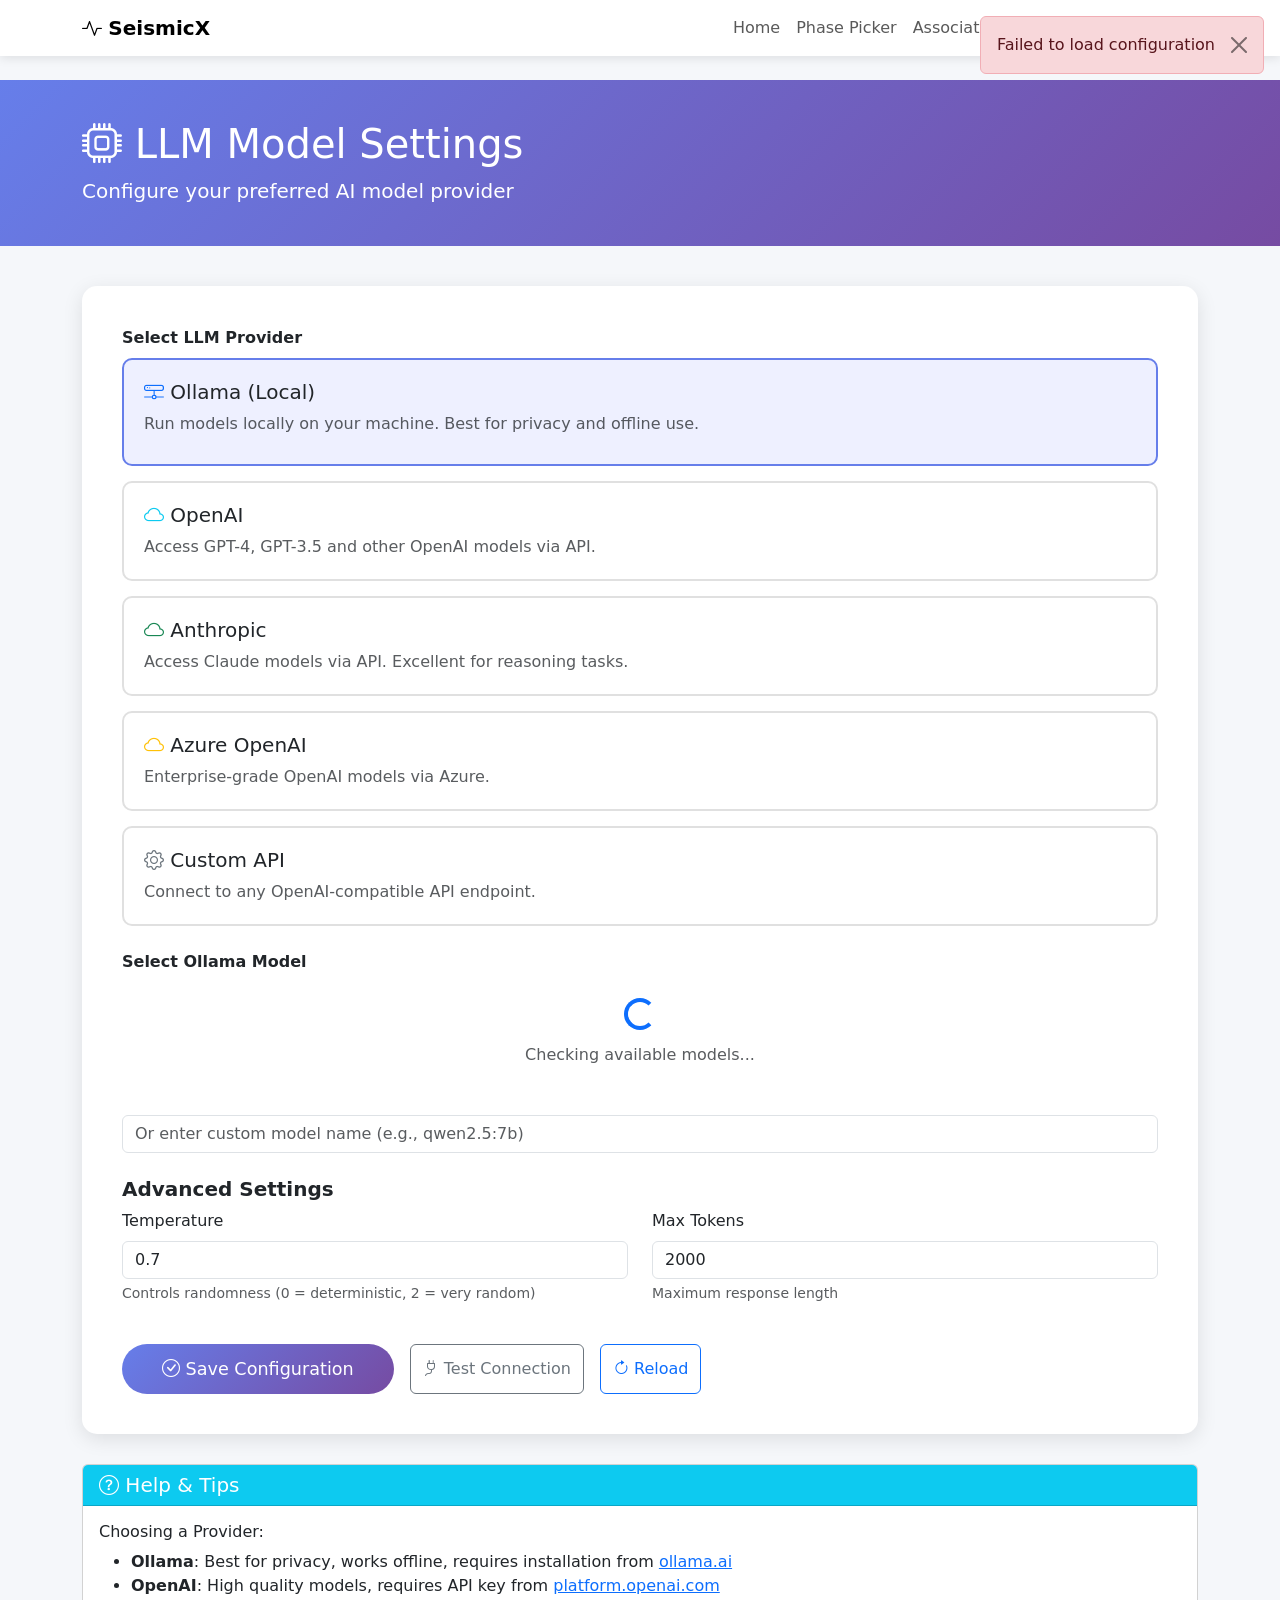
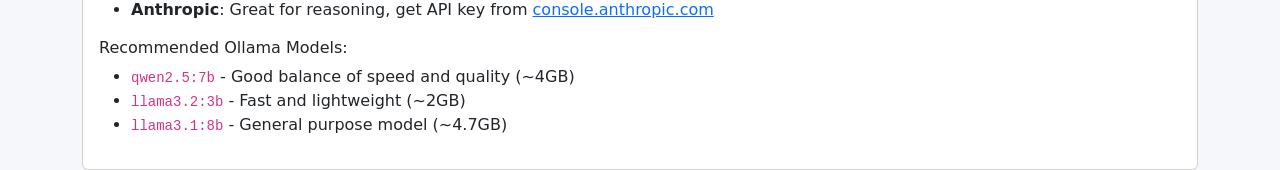
==== web_app/templates/llm_settings.html @ 87aec238 "add init files, new." ====
<!DOCTYPE html>
<html lang="en">
<head>
    <meta charset="UTF-8">
    <meta name="viewport" content="width=device-width, initial-scale=1.0">
    <title>LLM Settings - SeismicX</title>
    <link href="https://cdn.jsdelivr.net/npm/bootstrap@5.3.0/dist/css/bootstrap.min.css" rel="stylesheet">
    <link rel="stylesheet" href="https://cdn.jsdelivr.net/npm/bootstrap-icons@1.10.0/font/bootstrap-icons.css">
    <style>
        body {
            background: #f5f7fa;
            padding-top: 80px;
        }
        .navbar {
            background: white !important;
            box-shadow: 0 2px 10px rgba(0,0,0,0.1);
        }
        .page-header {
            background: linear-gradient(135deg, #667eea 0%, #764ba2 100%);
            color: white;
            padding: 40px 0;
            margin-bottom: 40px;
        }
        .settings-container {
            background: white;
            border-radius: 15px;
            padding: 40px;
            box-shadow: 0 5px 20px rgba(0,0,0,0.1);
            margin-bottom: 30px;
        }
        .provider-card {
            border: 2px solid #e0e0e0;
            border-radius: 10px;
            padding: 20px;
            margin-bottom: 15px;
            cursor: pointer;
            transition: all 0.3s ease;
        }
        .provider-card:hover {
            border-color: #667eea;
            background: #f8f9ff;
        }
        .provider-card.selected {
            border-color: #667eea;
            background: #eef0ff;
        }
        .btn-save {
            background: linear-gradient(135deg, #667eea 0%, #764ba2 100%);
            color: white;
            border: none;
            padding: 12px 40px;
            border-radius: 25px;
            font-size: 1.1rem;
            transition: all 0.3s ease;
        }
        .btn-save:hover {
            transform: translateY(-2px);
            box-shadow: 0 5px 15px rgba(102, 126, 234, 0.4);
        }
        .model-list {
            max-height: 300px;
            overflow-y: auto;
        }
        .status-badge {
            display: inline-block;
            padding: 5px 10px;
            border-radius: 15px;
            font-size: 0.85rem;
            font-weight: 600;
        }
        .status-available {
            background: #d4edda;
            color: #155724;
        }
        .status-unavailable {
            background: #f8d7da;
            color: #721c24;
        }
    </style>
</head>
<body>
    <!-- Navigation -->
    <nav class="navbar navbar-expand-lg navbar-light fixed-top">
        <div class="container">
            <a class="navbar-brand" href="/">
                <i class="bi bi-activity"></i>
                <strong>SeismicX</strong>
            </a>
            <button class="navbar-toggler" type="button" data-bs-toggle="collapse" data-bs-target="#navbarNav">
                <span class="navbar-toggler-icon"></span>
            </button>
            <div class="collapse navbar-collapse" id="navbarNav">
                <ul class="navbar-nav ms-auto">
                    <li class="nav-item"><a class="nav-link" href="/">Home</a></li>
                    <li class="nav-item"><a class="nav-link" href="/picker">Phase Picker</a></li>
                    <li class="nav-item"><a class="nav-link" href="/associator">Associator</a></li>
                    <li class="nav-item"><a class="nav-link" href="/polarity">Polarity</a></li>
                    <li class="nav-item"><a class="nav-link active" href="/llm-settings">LLM Settings</a></li>
                </ul>
            </div>
        </div>
    </nav>

    <!-- Page Header -->
    <section class="page-header">
        <div class="container">
            <h1><i class="bi bi-cpu"></i> LLM Model Settings</h1>
            <p class="lead mb-0">Configure your preferred AI model provider</p>
        </div>
    </section>

    <!-- Main Content -->
    <div class="container">
        <div class="row">
            <div class="col-lg-12">
                <div class="settings-container">
                    <form id="llmSettingsForm">
                        <!-- Provider Selection -->
                        <div class="mb-4">
                            <label class="form-label fw-bold">Select LLM Provider</label>
                            <div class="provider-card selected" data-provider="ollama" onclick="selectProvider(this)">
                                <h5><i class="bi bi-hdd-network text-primary"></i> Ollama (Local)</h5>
                                <p class="mb-0 text-muted">Run models locally on your machine. Best for privacy and offline use.</p>
                                <div id="ollamaStatus" class="mt-2"></div>
                            </div>
                            <div class="provider-card" data-provider="openai" onclick="selectProvider(this)">
                                <h5><i class="bi bi-cloud text-info"></i> OpenAI</h5>
                                <p class="mb-0 text-muted">Access GPT-4, GPT-3.5 and other OpenAI models via API.</p>
                            </div>
                            <div class="provider-card" data-provider="anthropic" onclick="selectProvider(this)">
                                <h5><i class="bi bi-cloud text-success"></i> Anthropic</h5>
                                <p class="mb-0 text-muted">Access Claude models via API. Excellent for reasoning tasks.</p>
                            </div>
                            <div class="provider-card" data-provider="azure" onclick="selectProvider(this)">
                                <h5><i class="bi bi-cloud text-warning"></i> Azure OpenAI</h5>
                                <p class="mb-0 text-muted">Enterprise-grade OpenAI models via Azure.</p>
                            </div>
                            <div class="provider-card" data-provider="custom" onclick="selectProvider(this)">
                                <h5><i class="bi bi-gear text-secondary"></i> Custom API</h5>
                                <p class="mb-0 text-muted">Connect to any OpenAI-compatible API endpoint.</p>
                            </div>
                            <input type="hidden" id="provider" value="ollama">
                        </div>

                        <!-- Ollama Models Section -->
                        <div id="ollamaSection">
                            <div class="mb-4">
                                <label class="form-label fw-bold">Select Ollama Model</label>
                                <div id="ollamaModelsLoading" class="text-center py-3">
                                    <div class="spinner-border text-primary" role="status">
                                        <span class="visually-hidden">Loading...</span>
                                    </div>
                                    <p class="mt-2 text-muted">Checking available models...</p>
                                </div>
                                <div id="ollamaModelsList" class="model-list" style="display: none;">
                                    <!-- Will be populated by JavaScript -->
                                </div>
                                <div class="mt-3">
                                    <input type="text" class="form-control" id="ollamaCustomModel"
                                           placeholder="Or enter custom model name (e.g., qwen2.5:7b)">
                                </div>
                            </div>
                        </div>

                        <!-- Online API Section -->
                        <div id="onlineApiSection" style="display: none;">
                            <div class="mb-3">
                                <label class="form-label fw-bold">API Key</label>
                                <input type="password" class="form-control" id="apiKey"
                                       placeholder="Enter your API key">
                                <div class="form-text">Your API key is stored securely and never shared.</div>
                            </div>

                            <div class="mb-3" id="apiBaseSection" style="display: none;">
                                <label class="form-label fw-bold">API Base URL</label>
                                <input type="text" class="form-control" id="apiBase"
                                       placeholder="https://api.example.com/v1">
                            </div>

                            <div class="mb-3">
                                <label class="form-label fw-bold">Model Name</label>
                                <input type="text" class="form-control" id="onlineModel"
                                       placeholder="e.g., gpt-4o, claude-3-sonnet-20240229">
                                <div class="form-text" id="modelSuggestions"></div>
                            </div>
                        </div>

                        <!-- Advanced Settings -->
                        <div class="mb-4">
                            <h5 class="fw-bold">Advanced Settings</h5>
                            <div class="row">
                                <div class="col-md-6 mb-3">
                                    <label class="form-label">Temperature</label>
                                    <input type="number" class="form-control" id="temperature"
                                           min="0" max="2" step="0.1" value="0.7">
                                    <div class="form-text">Controls randomness (0 = deterministic, 2 = very random)</div>
                                </div>
                                <div class="col-md-6 mb-3">
                                    <label class="form-label">Max Tokens</label>
                                    <input type="number" class="form-control" id="maxTokens"
                                           min="100" max="10000" step="100" value="2000">
                                    <div class="form-text">Maximum response length</div>
                                </div>
                            </div>
                        </div>

                        <!-- Action Buttons -->
                        <div class="d-flex gap-3">
                            <button type="submit" class="btn btn-save">
                                <i class="bi bi-check-circle"></i> Save Configuration
                            </button>
                            <button type="button" class="btn btn-outline-secondary" onclick="testConnection()">
                                <i class="bi bi-plug"></i> Test Connection
                            </button>
                            <button type="button" class="btn btn-outline-primary" onclick="loadConfig()">
                                <i class="bi bi-arrow-clockwise"></i> Reload
                            </button>
                        </div>
                    </form>
                </div>

                <!-- Help Card -->
                <div class="card">
                    <div class="card-header bg-info text-white">
                        <h5 class="mb-0"><i class="bi bi-question-circle"></i> Help & Tips</h5>
                    </div>
                    <div class="card-body">
                        <h6>Choosing a Provider:</h6>
                        <ul>
                            <li><strong>Ollama</strong>: Best for privacy, works offline, requires installation from <a href="https://ollama.ai" target="_blank">ollama.ai</a></li>
                            <li><strong>OpenAI</strong>: High quality models, requires API key from <a href="https://platform.openai.com" target="_blank">platform.openai.com</a></li>
                            <li><strong>Anthropic</strong>: Great for reasoning, get API key from <a href="https://console.anthropic.com" target="_blank">console.anthropic.com</a></li>
                        </ul>
                        <h6>Recommended Ollama Models:</h6>
                        <ul>
                            <li><code>qwen2.5:7b</code> - Good balance of speed and quality (~4GB)</li>
                            <li><code>llama3.2:3b</code> - Fast and lightweight (~2GB)</li>
                            <li><code>llama3.1:8b</code> - General purpose model (~4.7GB)</li>
                        </ul>
                    </div>
                </div>
            </div>
        </div>
    </div>

    <script src="https://cdn.jsdelivr.net/npm/bootstrap@5.3.0/dist/js/bootstrap.bundle.min.js"></script>
    <script>
        let currentConfig = null;

        // Load configuration on page load
        document.addEventListener('DOMContentLoaded', () => {
            loadConfig();
        });

        function selectProvider(element) {
            document.querySelectorAll('.provider-card').forEach(card => {
                card.classList.remove('selected');
            });
            element.classList.add('selected');
            document.getElementById('provider').value = element.dataset.provider;

            const provider = element.dataset.provider;
            const ollamaSection = document.getElementById('ollamaSection');
            const onlineApiSection = document.getElementById('onlineApiSection');
            const apiBaseSection = document.getElementById('apiBaseSection');
            const modelSuggestions = document.getElementById('modelSuggestions');

            if (provider === 'ollama') {
                ollamaSection.style.display = 'block';
                onlineApiSection.style.display = 'none';
            } else {
                ollamaSection.style.display = 'none';
                onlineApiSection.style.display = 'block';

                // Show/hide API base for custom/azure
                if (provider === 'azure' || provider === 'custom') {
                    apiBaseSection.style.display = 'block';
                } else {
                    apiBaseSection.style.display = 'none';
                }

                // Update model suggestions
                const suggestions = {
                    'openai': 'Suggested: gpt-4o, gpt-4o-mini, gpt-3.5-turbo',
                    'anthropic': 'Suggested: claude-3-sonnet-20240229, claude-3-haiku-20240307',
                    'azure': 'Enter your Azure deployment name',
                    'custom': 'Enter model name supported by your API'
                };
                modelSuggestions.textContent = suggestions[provider] || '';
            }
        }

        async function loadConfig() {
            try {
                const response = await fetch('/api/llm/config');
                const data = await response.json();
                currentConfig = data.config;

                // Set provider
                const provider = currentConfig.provider || 'ollama';
                document.getElementById('provider').value = provider;
                document.querySelectorAll('.provider-card').forEach(card => {
                    card.classList.toggle('selected', card.dataset.provider === provider);
                });
                selectProvider(document.querySelector(`.provider-card[data-provider="${provider}"]`));

                // Set values
                document.getElementById('temperature').value = currentConfig.temperature || 0.7;
                document.getElementById('maxTokens').value = currentConfig.max_tokens || 2000;

                if (provider === 'ollama') {
                    document.getElementById('ollamaCustomModel').value = currentConfig.model || '';
                    loadOllamaModels();
                } else {
                    document.getElementById('apiKey').value = '';
                    document.getElementById('onlineModel').value = currentConfig.model || '';
                    if (currentConfig.api_base) {
                        document.getElementById('apiBase').value = currentConfig.api_base;
                    }
                }

                // Update Ollama status
                updateOllamaStatus(data.ollama_available);

            } catch (error) {
                console.error('Error loading config:', error);
                showAlert('Failed to load configuration', 'danger');
            }
        }

        async function loadOllamaModels() {
            try {
                const response = await fetch('/api/llm/ollama/models');
                const data = await response.json();

                document.getElementById('ollamaModelsLoading').style.display = 'none';
                const modelsList = document.getElementById('ollamaModelsList');
                modelsList.style.display = 'block';

                let html = '';

                // Installed models
                if (data.installed && data.installed.length > 0) {
                    html += '<h6 class="mt-3">Installed Models</h6>';
                    data.installed.forEach(model => {
                        html += `
                            <div class="form-check mb-2">
                                <input class="form-check-input" type="radio" name="ollamaModel"
                                       id="model_${model}" value="${model}">
                                <label class="form-check-label" for="model_${model}">
                                    ${model}
                                </label>
                            </div>
                        `;
                    });
                }

                // Recommended models
                if (data.recommended && data.recommended.length > 0) {
                    html += '<h6 class="mt-4">Recommended Models (click to install)</h6>';
                    data.recommended.forEach(model => {
                        const isInstalled = data.installed.includes(model.name);
                        html += `
                            <div class="d-flex justify-content-between align-items-center mb-2 p-2 border rounded">
                                <div>
                                    <strong>${model.name}</strong>
                                    <small class="text-muted d-block">${model.description}</small>
                                    <small class="text-muted">${model.size}</small>
                                </div>
                                ${isInstalled ?
                                    '<span class="badge bg-success">Installed</span>' :
                                    `<button class="btn btn-sm btn-outline-primary" onclick="pullModel('${model.name}')">
                                        <i class="bi bi-download"></i> Install
                                    </button>`
                                }
                            </div>
                        `;
                    });
                }

                if (!data.ollama_available) {
                    html += `
                        <div class="alert alert-warning mt-3">
                            <i class="bi bi-exclamation-triangle"></i>
                            Ollama is not available. Please install from <a href="https://ollama.ai" target="_blank">ollama.ai</a>
                        </div>
                    `;
                }

                modelsList.innerHTML = html;

                // Select current model
                if (currentConfig && currentConfig.model) {
                    const radio = document.querySelector(`input[value="${currentConfig.model}"]`);
                    if (radio) radio.checked = true;
                }

            } catch (error) {
                console.error('Error loading Ollama models:', error);
                document.getElementById('ollamaModelsLoading').innerHTML =
                    '<p class="text-danger">Failed to load models</p>';
            }
        }

        function updateOllamaStatus(available) {
            const statusDiv = document.getElementById('ollamaStatus');
            if (available) {
                statusDiv.innerHTML = '<span class="status-badge status-available"><i class="bi bi-check-circle"></i> Available</span>';
            } else {
                statusDiv.innerHTML = '<span class="status-badge status-unavailable"><i class="bi bi-x-circle"></i> Not Detected</span>';
            }
        }

        async function pullModel(modelName) {
            if (!confirm(`Install model "${modelName}"? This may take several minutes.`)) {
                return;
            }

            try {
                const response = await fetch('/api/llm/ollama/pull', {
                    method: 'POST',
                    headers: {'Content-Type': 'application/json'},
                    body: JSON.stringify({model: modelName})
                });

                const result = await response.json();
                showAlert(result.message, 'info');

                // Reload models after a delay
                setTimeout(() => loadOllamaModels(), 5000);

            } catch (error) {
                showAlert('Failed to start download: ' + error.message, 'danger');
            }
        }

        document.getElementById('llmSettingsForm').addEventListener('submit', async (e) => {
            e.preventDefault();

            const provider = document.getElementById('provider').value;
            const data = {
                provider: provider,
                temperature: parseFloat(document.getElementById('temperature').value),
                max_tokens: parseInt(document.getElementById('maxTokens').value)
            };

            if (provider === 'ollama') {
                // Get selected model
                const selectedRadio = document.querySelector('input[name="ollamaModel"]:checked');
                const customModel = document.getElementById('ollamaCustomModel').value.trim();
                data.model = customModel || (selectedRadio ? selectedRadio.value : 'qwen2.5:7b');
            } else {
                data.model = document.getElementById('onlineModel').value.trim();
                const apiKey = document.getElementById('apiKey').value.trim();
                if (apiKey) {
                    data.api_key = apiKey;
                }
                if (provider === 'azure' || provider === 'custom') {
                    data.api_base = document.getElementById('apiBase').value.trim();
                }
            }

            try {
                const response = await fetch('/api/llm/config', {
                    method: 'POST',
                    headers: {'Content-Type': 'application/json'},
                    body: JSON.stringify(data)
                });

                const result = await response.json();

                if (response.ok) {
                    showAlert('✓ Configuration saved successfully!', 'success');
                } else {
                    showAlert('Error: ' + result.error, 'danger');
                }
            } catch (error) {
                showAlert('Failed to save configuration: ' + error.message, 'danger');
            }
        });

        async function testConnection() {
            showAlert('Testing connection...', 'info');
            // Implement actual connection test here
            setTimeout(() => {
                showAlert('Connection test complete (placeholder)', 'success');
            }, 1000);
        }

        function showAlert(message, type) {
            // Create alert element
            const alertDiv = document.createElement('div');
            alertDiv.className = `alert alert-${type} alert-dismissible fade show position-fixed top-0 end-0 m-3`;
            alertDiv.style.zIndex = '9999';
            alertDiv.innerHTML = `
                ${message}
                <button type="button" class="btn-close" data-bs-dismiss="alert"></button>
            `;
            document.body.appendChild(alertDiv);

            // Auto dismiss after 5 seconds
            setTimeout(() => {
                alertDiv.remove();
            }, 5000);
        }
    </script>
</body>
</html>
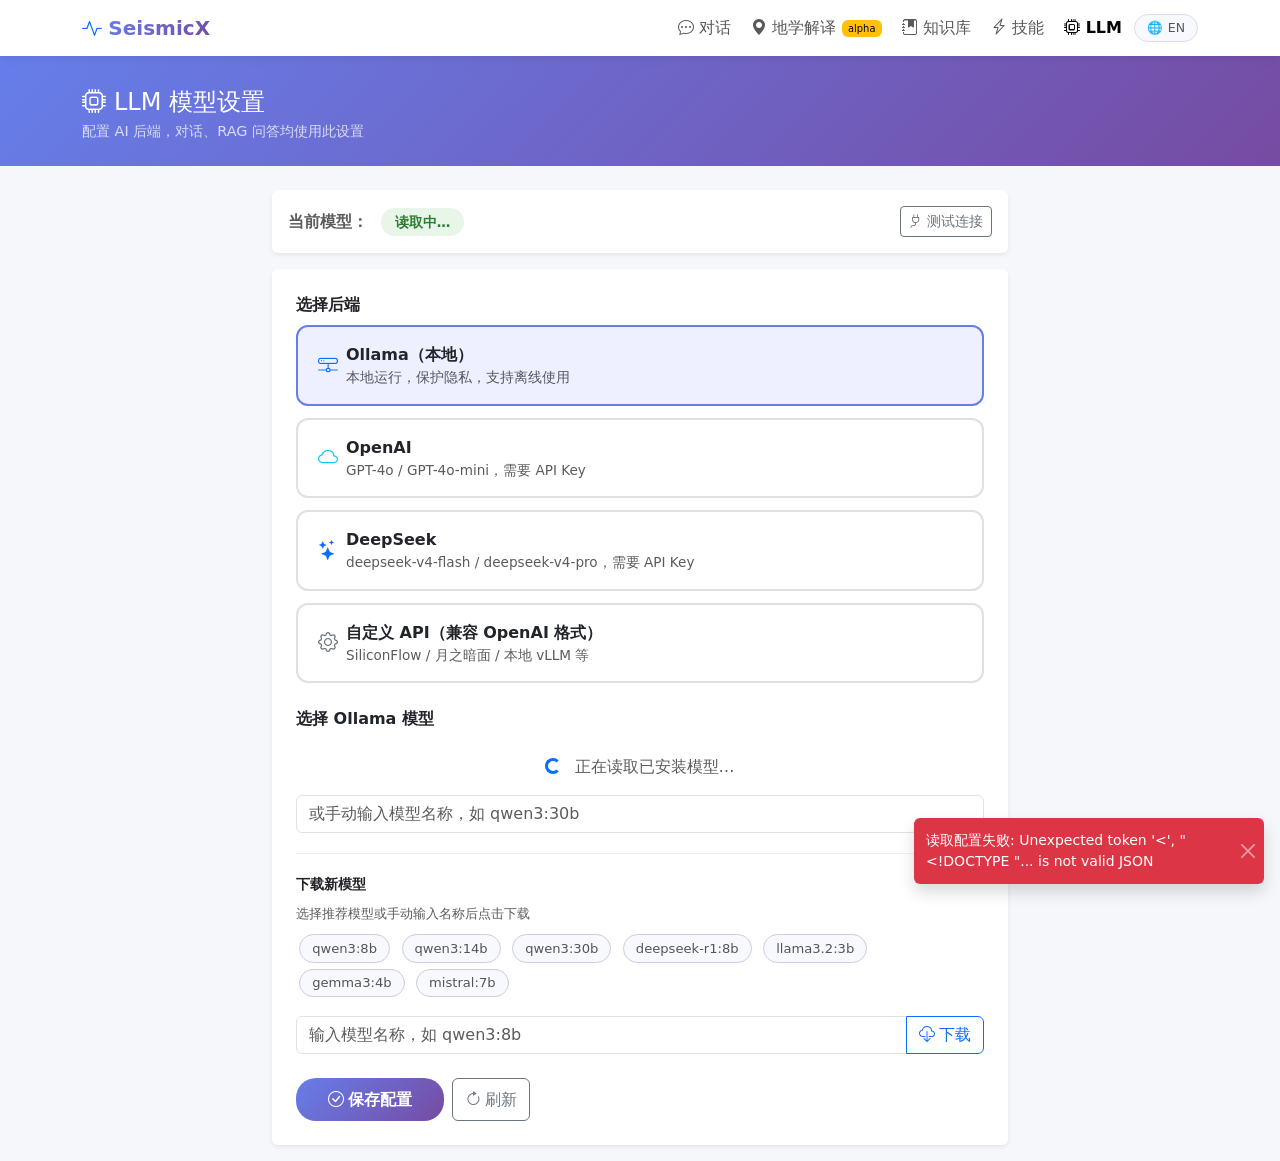
==== commit 6c998981: "fix: add deepseek provider support" ====
--- a/web_app/templates/llm_settings.html
+++ b/web_app/templates/llm_settings.html
@@ -1,508 +1,774 @@
 <!DOCTYPE html>
-<html lang="en">
+<html lang="zh-CN">
 <head>
-    <meta charset="UTF-8">
-    <meta name="viewport" content="width=device-width, initial-scale=1.0">
-    <title>LLM Settings - SeismicX</title>
-    <link href="https://cdn.jsdelivr.net/npm/bootstrap@5.3.0/dist/css/bootstrap.min.css" rel="stylesheet">
-    <link rel="stylesheet" href="https://cdn.jsdelivr.net/npm/bootstrap-icons@1.10.0/font/bootstrap-icons.css">
-    <style>
-        body {
-            background: #f5f7fa;
-            padding-top: 80px;
-        }
-        .navbar {
-            background: white !important;
-            box-shadow: 0 2px 10px rgba(0,0,0,0.1);
-        }
-        .page-header {
-            background: linear-gradient(135deg, #667eea 0%, #764ba2 100%);
-            color: white;
-            padding: 40px 0;
-            margin-bottom: 40px;
-        }
-        .settings-container {
-            background: white;
-            border-radius: 15px;
-            padding: 40px;
-            box-shadow: 0 5px 20px rgba(0,0,0,0.1);
-            margin-bottom: 30px;
-        }
-        .provider-card {
-            border: 2px solid #e0e0e0;
-            border-radius: 10px;
-            padding: 20px;
-            margin-bottom: 15px;
-            cursor: pointer;
-            transition: all 0.3s ease;
-        }
-        .provider-card:hover {
-            border-color: #667eea;
-            background: #f8f9ff;
-        }
-        .provider-card.selected {
-            border-color: #667eea;
-            background: #eef0ff;
-        }
-        .btn-save {
-            background: linear-gradient(135deg, #667eea 0%, #764ba2 100%);
-            color: white;
-            border: none;
-            padding: 12px 40px;
-            border-radius: 25px;
-            font-size: 1.1rem;
-            transition: all 0.3s ease;
-        }
-        .btn-save:hover {
-            transform: translateY(-2px);
-            box-shadow: 0 5px 15px rgba(102, 126, 234, 0.4);
-        }
-        .model-list {
-            max-height: 300px;
-            overflow-y: auto;
-        }
-        .status-badge {
-            display: inline-block;
-            padding: 5px 10px;
-            border-radius: 15px;
-            font-size: 0.85rem;
-            font-weight: 600;
-        }
-        .status-available {
-            background: #d4edda;
-            color: #155724;
-        }
-        .status-unavailable {
-            background: #f8d7da;
-            color: #721c24;
-        }
-    </style>
+<meta charset="UTF-8">
+<meta name="viewport" content="width=device-width, initial-scale=1.0">
+<title>LLM 设置 — SeismicX</title>
+<link href="https://cdn.jsdelivr.net/npm/bootstrap@5.3.0/dist/css/bootstrap.min.css" rel="stylesheet">
+<link rel="stylesheet" href="https://cdn.jsdelivr.net/npm/bootstrap-icons@1.10.0/font/bootstrap-icons.css">
+<style>
+:root { --accent: #667eea; --accent2: #764ba2; }
+body { background: #f5f7fa; min-height: 100vh; }
+.navbar { background: #fff !important; box-shadow: 0 2px 10px rgba(0,0,0,.08); }
+.navbar-brand span { background: linear-gradient(135deg,var(--accent),var(--accent2));
+  -webkit-background-clip:text; -webkit-text-fill-color:transparent; }
+.page-header { background: linear-gradient(135deg,var(--accent),var(--accent2));
+  color:#fff; padding: 2rem 0 1.5rem; }
+
+.provider-card {
+  border: 2px solid #e0e0e0; border-radius: 12px;
+  padding: 1rem 1.25rem; margin-bottom: .75rem;
+  cursor: pointer; transition: all .2s;
+}
+.provider-card:hover { border-color: var(--accent); background: #f8f9ff; }
+.provider-card.selected { border-color: var(--accent); background: #eef0ff; }
+
+.model-list { max-height: 280px; overflow-y: auto; }
+
+.btn-save {
+  background: linear-gradient(135deg,var(--accent),var(--accent2));
+  color: #fff; border: none; padding: .6rem 2rem;
+  border-radius: 20px; font-weight: 600;
+}
+.btn-save:hover { opacity: .9; color: #fff; }
+
+.current-model-badge {
+  display: inline-block; background: #e8f5e9; color: #2e7d32;
+  border-radius: 20px; padding: .25rem .85rem; font-size: .85rem; font-weight: 600;
+}
+
+/* Download section */
+.download-section { border-top: 1px solid #eee; margin-top: 1.25rem; padding-top: 1.25rem; }
+.recommended-chip {
+  display: inline-block; border: 1px solid #ccd; border-radius: 20px;
+  padding: .2rem .75rem; font-size: .82rem; cursor: pointer;
+  margin: .2rem; background: #f8f9ff; color: #555; transition: all .15s;
+}
+.recommended-chip:hover { background: var(--accent); color: #fff; border-color: var(--accent); }
+.pull-progress-row { display: none; }
+.progress-bar-animated { animation: progress-bar-stripes .75s linear infinite; }
+</style>
 </head>
 <body>
-    <!-- Navigation -->
-    <nav class="navbar navbar-expand-lg navbar-light fixed-top">
-        <div class="container">
-            <a class="navbar-brand" href="/">
-                <i class="bi bi-activity"></i>
-                <strong>SeismicX</strong>
-            </a>
-            <button class="navbar-toggler" type="button" data-bs-toggle="collapse" data-bs-target="#navbarNav">
-                <span class="navbar-toggler-icon"></span>
-            </button>
-            <div class="collapse navbar-collapse" id="navbarNav">
-                <ul class="navbar-nav ms-auto">
-                    <li class="nav-item"><a class="nav-link" href="/">Home</a></li>
-                    <li class="nav-item"><a class="nav-link" href="/picker">Phase Picker</a></li>
-                    <li class="nav-item"><a class="nav-link" href="/associator">Associator</a></li>
-                    <li class="nav-item"><a class="nav-link" href="/polarity">Polarity</a></li>
-                    <li class="nav-item"><a class="nav-link active" href="/llm-settings">LLM Settings</a></li>
-                </ul>
-            </div>
+<!-- Nav -->
+<nav class="navbar navbar-expand-lg navbar-light">
+  <div class="container">
+    <a class="navbar-brand" href="/chat">
+      <i class="bi bi-activity text-primary"></i>
+      <span><strong>SeismicX</strong></span>
+    </a>
+    <div class="collapse navbar-collapse">
+      <ul class="navbar-nav ms-auto gap-1 align-items-center">
+        <li class="nav-item"><a class="nav-link" href="/chat"><i class="bi bi-chat-dots"></i> <span data-i18n="nav_chat">对话</span></a></li>
+        <li class="nav-item"><a class="nav-link" href="/evidence-geo-agent"><i class="bi bi-geo-alt-fill"></i> <span data-i18n="nav_geo">地学解译</span> <span class="badge text-bg-warning fw-normal" style="font-size:.62rem;vertical-align:middle;">alpha</span></a></li>
+        <li class="nav-item"><a class="nav-link" href="/knowledge"><i class="bi bi-journal-bookmark-fill"></i> <span data-i18n="nav_knowledge">知识库</span></a></li>
+        <li class="nav-item"><a class="nav-link" href="/skills"><i class="bi bi-lightning-charge"></i> <span data-i18n="nav_skills">技能</span></a></li>
+        <li class="nav-item"><a class="nav-link active fw-bold" href="/llm-settings"><i class="bi bi-cpu"></i> LLM</a></li>
+        <li class="nav-item">
+          <button id="langToggle" onclick="toggleLang()"
+            style="border:1.5px solid #dde;background:#f8f9ff;color:#555;border-radius:16px;
+                   padding:.22rem .75rem;font-size:.78rem;cursor:pointer;transition:all .2s;
+                   display:flex;align-items:center;gap:.3rem;">
+            🌐 <span id="langLabel">EN</span>
+          </button>
+        </li>
+      </ul>
+    </div>
+  </div>
+</nav>
+
+<!-- Header -->
+<div class="page-header">
+  <div class="container">
+    <h4 class="mb-1"><i class="bi bi-cpu me-2"></i><span data-i18n="page_title">LLM 模型设置</span></h4>
+    <p class="mb-0 opacity-75" style="font-size:.9rem" data-i18n="page_sub">配置 AI 后端，对话、RAG 问答均使用此设置</p>
+  </div>
+</div>
+
+<div class="container mt-4" style="max-width:760px">
+
+  <!-- 当前状态 -->
+  <div class="card border-0 shadow-sm mb-3">
+    <div class="card-body py-3 d-flex align-items-center justify-content-between">
+      <div>
+        <span class="fw-bold text-muted me-2" data-i18n="current_model">当前模型：</span>
+        <span id="currentModelBadge" class="current-model-badge" data-i18n="loading">读取中…</span>
+      </div>
+      <button class="btn btn-sm btn-outline-secondary" onclick="testConnection()">
+        <i class="bi bi-plug"></i> <span data-i18n="btn_test">测试连接</span>
+      </button>
+    </div>
+  </div>
+
+  <!-- 设置表单 -->
+  <div class="card border-0 shadow-sm mb-3">
+    <div class="card-body p-4">
+      <form id="llmForm">
+
+        <!-- Provider -->
+        <div class="mb-4">
+          <label class="form-label fw-bold" data-i18n="label_backend">选择后端</label>
+          <div class="provider-card selected" data-provider="ollama" onclick="selectProvider(this)">
+            <div class="d-flex align-items-center gap-2">
+              <i class="bi bi-hdd-network text-primary fs-5"></i>
+              <div>
+                <div class="fw-bold" data-i18n="ollama_title">Ollama（本地）</div>
+                <div class="text-muted" style="font-size:.85rem" data-i18n="ollama_sub">本地运行，保护隐私，支持离线使用</div>
+              </div>
+              <span id="ollamaStatus" class="ms-auto"></span>
+            </div>
+          </div>
+          <div class="provider-card" data-provider="openai" onclick="selectProvider(this)">
+            <div class="d-flex align-items-center gap-2">
+              <i class="bi bi-cloud text-info fs-5"></i>
+              <div>
+                <div class="fw-bold">OpenAI</div>
+                <div class="text-muted" style="font-size:.85rem" data-i18n="openai_sub">GPT-4o / GPT-4o-mini，需要 API Key</div>
+              </div>
+            </div>
+          </div>
+          <div class="provider-card" data-provider="deepseek" onclick="selectProvider(this)">
+            <div class="d-flex align-items-center gap-2">
+              <i class="bi bi-stars text-primary fs-5"></i>
+              <div>
+                <div class="fw-bold">DeepSeek</div>
+                <div class="text-muted" style="font-size:.85rem" data-i18n="deepseek_sub">deepseek-v4-flash / deepseek-v4-pro，需要 API Key</div>
+              </div>
+            </div>
+          </div>
+          <div class="provider-card" data-provider="custom" onclick="selectProvider(this)">
+            <div class="d-flex align-items-center gap-2">
+              <i class="bi bi-gear text-secondary fs-5"></i>
+              <div>
+                <div class="fw-bold" data-i18n="custom_title">自定义 API（兼容 OpenAI 格式）</div>
+                <div class="text-muted" style="font-size:.85rem" data-i18n="custom_sub">SiliconFlow / 月之暗面 / 本地 vLLM 等</div>
+              </div>
+            </div>
+          </div>
+          <input type="hidden" id="provider" value="ollama">
         </div>
-    </nav>
-
-    <!-- Page Header -->
-    <section class="page-header">
-        <div class="container">
-            <h1><i class="bi bi-cpu"></i> LLM Model Settings</h1>
-            <p class="lead mb-0">Configure your preferred AI model provider</p>
+
+        <!-- Ollama 已安装模型 -->
+        <div id="ollamaSection">
+          <label class="form-label fw-bold" data-i18n="label_installed_models">选择 Ollama 模型</label>
+          <div id="ollamaModelsLoading" class="text-center py-3">
+            <div class="spinner-border spinner-border-sm text-primary"></div>
+            <span class="ms-2 text-muted" data-i18n="models_loading">正在读取已安装模型…</span>
+          </div>
+          <div id="ollamaModelsList" class="model-list mb-3" style="display:none"></div>
+          <input type="text" class="form-control" id="ollamaCustomModel"
+                 data-i18n-placeholder="custom_model_placeholder"
+                 placeholder="或手动输入模型名称，如 qwen3:30b">
+
+          <!-- Download section -->
+          <div class="download-section">
+            <div class="fw-bold mb-2" style="font-size:.9rem" data-i18n="label_download">下载新模型</div>
+            <div class="text-muted mb-2" style="font-size:.82rem" data-i18n="download_hint">选择推荐模型或手动输入名称后点击下载</div>
+
+            <!-- Recommended chips -->
+            <div id="recommendedChips" class="mb-3">
+              <span class="recommended-chip" onclick="setDownloadModel('qwen3:8b')">qwen3:8b</span>
+              <span class="recommended-chip" onclick="setDownloadModel('qwen3:14b')">qwen3:14b</span>
+              <span class="recommended-chip" onclick="setDownloadModel('qwen3:30b')">qwen3:30b</span>
+              <span class="recommended-chip" onclick="setDownloadModel('deepseek-r1:8b')">deepseek-r1:8b</span>
+              <span class="recommended-chip" onclick="setDownloadModel('llama3.2:3b')">llama3.2:3b</span>
+              <span class="recommended-chip" onclick="setDownloadModel('gemma3:4b')">gemma3:4b</span>
+              <span class="recommended-chip" onclick="setDownloadModel('mistral:7b')">mistral:7b</span>
+            </div>
+
+            <div class="input-group mb-2">
+              <input type="text" class="form-control" id="downloadModelInput"
+                     data-i18n-placeholder="download_placeholder"
+                     placeholder="输入模型名称，如 qwen3:8b">
+              <button class="btn btn-outline-primary" type="button" onclick="pullModel()" id="btnPull">
+                <i class="bi bi-cloud-download me-1"></i><span data-i18n="btn_pull">下载</span>
+              </button>
+            </div>
+
+            <!-- Pull progress -->
+            <div id="pullProgressRow" class="pull-progress-row">
+              <div class="d-flex align-items-center justify-content-between mb-1">
+                <small id="pullStatusText" class="text-muted"></small>
+                <small id="pullModelName" class="fw-semibold text-primary"></small>
+              </div>
+              <div class="progress mb-1" style="height:8px">
+                <div id="pullProgressBar" class="progress-bar bg-primary progress-bar-striped progress-bar-animated"
+                     role="progressbar" style="width:0%"></div>
+              </div>
+              <small id="pullDetail" class="text-muted" style="font-size:.78rem"></small>
+            </div>
+          </div>
         </div>
-    </section>
-
-    <!-- Main Content -->
-    <div class="container">
-        <div class="row">
-            <div class="col-lg-12">
-                <div class="settings-container">
-                    <form id="llmSettingsForm">
-                        <!-- Provider Selection -->
-                        <div class="mb-4">
-                            <label class="form-label fw-bold">Select LLM Provider</label>
-                            <div class="provider-card selected" data-provider="ollama" onclick="selectProvider(this)">
-                                <h5><i class="bi bi-hdd-network text-primary"></i> Ollama (Local)</h5>
-                                <p class="mb-0 text-muted">Run models locally on your machine. Best for privacy and offline use.</p>
-                                <div id="ollamaStatus" class="mt-2"></div>
-                            </div>
-                            <div class="provider-card" data-provider="openai" onclick="selectProvider(this)">
-                                <h5><i class="bi bi-cloud text-info"></i> OpenAI</h5>
-                                <p class="mb-0 text-muted">Access GPT-4, GPT-3.5 and other OpenAI models via API.</p>
-                            </div>
-                            <div class="provider-card" data-provider="anthropic" onclick="selectProvider(this)">
-                                <h5><i class="bi bi-cloud text-success"></i> Anthropic</h5>
-                                <p class="mb-0 text-muted">Access Claude models via API. Excellent for reasoning tasks.</p>
-                            </div>
-                            <div class="provider-card" data-provider="azure" onclick="selectProvider(this)">
-                                <h5><i class="bi bi-cloud text-warning"></i> Azure OpenAI</h5>
-                                <p class="mb-0 text-muted">Enterprise-grade OpenAI models via Azure.</p>
-                            </div>
-                            <div class="provider-card" data-provider="custom" onclick="selectProvider(this)">
-                                <h5><i class="bi bi-gear text-secondary"></i> Custom API</h5>
-                                <p class="mb-0 text-muted">Connect to any OpenAI-compatible API endpoint.</p>
-                            </div>
-                            <input type="hidden" id="provider" value="ollama">
-                        </div>
-
-                        <!-- Ollama Models Section -->
-                        <div id="ollamaSection">
-                            <div class="mb-4">
-                                <label class="form-label fw-bold">Select Ollama Model</label>
-                                <div id="ollamaModelsLoading" class="text-center py-3">
-                                    <div class="spinner-border text-primary" role="status">
-                                        <span class="visually-hidden">Loading...</span>
-                                    </div>
-                                    <p class="mt-2 text-muted">Checking available models...</p>
-                                </div>
-                                <div id="ollamaModelsList" class="model-list" style="display: none;">
-                                    <!-- Will be populated by JavaScript -->
-                                </div>
-                                <div class="mt-3">
-                                    <input type="text" class="form-control" id="ollamaCustomModel"
-                                           placeholder="Or enter custom model name (e.g., qwen2.5:7b)">
-                                </div>
-                            </div>
-                        </div>
-
-                        <!-- Online API Section -->
-                        <div id="onlineApiSection" style="display: none;">
-                            <div class="mb-3">
-                                <label class="form-label fw-bold">API Key</label>
-                                <input type="password" class="form-control" id="apiKey"
-                                       placeholder="Enter your API key">
-                                <div class="form-text">Your API key is stored securely and never shared.</div>
-                            </div>
-
-                            <div class="mb-3" id="apiBaseSection" style="display: none;">
-                                <label class="form-label fw-bold">API Base URL</label>
-                                <input type="text" class="form-control" id="apiBase"
-                                       placeholder="https://api.example.com/v1">
-                            </div>
-
-                            <div class="mb-3">
-                                <label class="form-label fw-bold">Model Name</label>
-                                <input type="text" class="form-control" id="onlineModel"
-                                       placeholder="e.g., gpt-4o, claude-3-sonnet-20240229">
-                                <div class="form-text" id="modelSuggestions"></div>
-                            </div>
-                        </div>
-
-                        <!-- Advanced Settings -->
-                        <div class="mb-4">
-                            <h5 class="fw-bold">Advanced Settings</h5>
-                            <div class="row">
-                                <div class="col-md-6 mb-3">
-                                    <label class="form-label">Temperature</label>
-                                    <input type="number" class="form-control" id="temperature"
-                                           min="0" max="2" step="0.1" value="0.7">
-                                    <div class="form-text">Controls randomness (0 = deterministic, 2 = very random)</div>
-                                </div>
-                                <div class="col-md-6 mb-3">
-                                    <label class="form-label">Max Tokens</label>
-                                    <input type="number" class="form-control" id="maxTokens"
-                                           min="100" max="10000" step="100" value="2000">
-                                    <div class="form-text">Maximum response length</div>
-                                </div>
-                            </div>
-                        </div>
-
-                        <!-- Action Buttons -->
-                        <div class="d-flex gap-3">
-                            <button type="submit" class="btn btn-save">
-                                <i class="bi bi-check-circle"></i> Save Configuration
-                            </button>
-                            <button type="button" class="btn btn-outline-secondary" onclick="testConnection()">
-                                <i class="bi bi-plug"></i> Test Connection
-                            </button>
-                            <button type="button" class="btn btn-outline-primary" onclick="loadConfig()">
-                                <i class="bi bi-arrow-clockwise"></i> Reload
-                            </button>
-                        </div>
-                    </form>
-                </div>
-
-                <!-- Help Card -->
-                <div class="card">
-                    <div class="card-header bg-info text-white">
-                        <h5 class="mb-0"><i class="bi bi-question-circle"></i> Help & Tips</h5>
-                    </div>
-                    <div class="card-body">
-                        <h6>Choosing a Provider:</h6>
-                        <ul>
-                            <li><strong>Ollama</strong>: Best for privacy, works offline, requires installation from <a href="https://ollama.ai" target="_blank">ollama.ai</a></li>
-                            <li><strong>OpenAI</strong>: High quality models, requires API key from <a href="https://platform.openai.com" target="_blank">platform.openai.com</a></li>
-                            <li><strong>Anthropic</strong>: Great for reasoning, get API key from <a href="https://console.anthropic.com" target="_blank">console.anthropic.com</a></li>
-                        </ul>
-                        <h6>Recommended Ollama Models:</h6>
-                        <ul>
-                            <li><code>qwen2.5:7b</code> - Good balance of speed and quality (~4GB)</li>
-                            <li><code>llama3.2:3b</code> - Fast and lightweight (~2GB)</li>
-                            <li><code>llama3.1:8b</code> - General purpose model (~4.7GB)</li>
-                        </ul>
-                    </div>
-                </div>
-            </div>
+
+        <!-- 在线 API 设置 -->
+        <div id="onlineSection" style="display:none">
+
+          <!-- DeepSeek section (only shown when deepseek provider selected) -->
+          <div id="deepseekSection" style="display:none">
+            <div class="alert alert-primary py-2 mb-3" style="font-size:.85rem">
+              <i class="bi bi-stars me-1"></i>
+              <strong>DeepSeek</strong> —
+              <span data-i18n="deepseek_hint">在 <a href="https://platform.deepseek.com" target="_blank">platform.deepseek.com</a> 注册并获取 API Key</span>
+            </div>
+            <div class="mb-3">
+              <label class="form-label fw-bold" data-i18n="label_model_name">模型名称</label>
+              <div class="d-flex flex-wrap gap-2 mb-2">
+                <button type="button" class="btn btn-sm btn-outline-primary"
+                  onclick="setOnlineModel('deepseek-v4-flash','https://api.deepseek.com/v1')">
+                  deepseek-v4-flash
+                  <span class="badge bg-primary ms-1" style="font-size:.65rem" data-i18n="badge_recommend">推荐</span>
+                </button>
+                <button type="button" class="btn btn-sm btn-outline-secondary"
+                  onclick="setOnlineModel('deepseek-v4-pro','https://api.deepseek.com/v1')">
+                  deepseek-v4-pro
+                  <span class="badge bg-secondary ms-1" style="font-size:.65rem" data-i18n="badge_reasoning">推理</span>
+                </button>
+              </div>
+              <input type="text" class="form-control" id="onlineModel"
+                     placeholder="deepseek-v4-flash">
+            </div>
+          </div>
+
+          <!-- Generic section (openai / custom) -->
+          <div id="genericOnlineSection">
+            <!-- Quick-fill presets (shown for custom provider) -->
+            <div id="presetRow" style="display:none;margin-bottom:.85rem">
+              <div class="fw-bold mb-2" style="font-size:.85rem" data-i18n="label_presets">快速填充</div>
+              <div class="d-flex flex-wrap gap-2">
+                <button type="button" class="btn btn-sm btn-outline-secondary"
+                  onclick="applyPreset('openai')">
+                  <i class="bi bi-cloud me-1"></i>OpenAI
+                </button>
+                <button type="button" class="btn btn-sm btn-outline-secondary"
+                  onclick="applyPreset('siliconflow')">
+                  SiliconFlow
+                </button>
+                <button type="button" class="btn btn-sm btn-outline-secondary"
+                  onclick="applyPreset('moonshot')">
+                  月之暗面
+                </button>
+                <button type="button" class="btn btn-sm btn-outline-secondary"
+                  onclick="applyPreset('dashscope')">
+                  阿里通义
+                </button>
+                <button type="button" class="btn btn-sm btn-outline-secondary"
+                  onclick="applyPreset('zhipu')">
+                  智谱 GLM
+                </button>
+              </div>
+            </div>
+            <div class="mb-3">
+              <label class="form-label fw-bold" data-i18n="label_api_base">API Base URL</label>
+              <input type="text" class="form-control" id="apiBase"
+                     placeholder="https://api.openai.com/v1">
+            </div>
+            <div class="mb-3" id="modelNameRow">
+              <label class="form-label fw-bold" data-i18n="label_model_name">模型名称</label>
+              <input type="text" class="form-control" id="onlineModelGeneric"
+                     placeholder="gpt-4o / Qwen/Qwen2.5-72B-Instruct / …">
+            </div>
+          </div>
+
+          <!-- API Key (always shown for online providers) -->
+          <div class="mb-3">
+            <label class="form-label fw-bold" data-i18n="label_api_key">API Key</label>
+            <input type="password" class="form-control" id="apiKey"
+                   data-i18n-placeholder="api_key_placeholder"
+                   placeholder="sk-… （留空表示不变）">
+          </div>
+
         </div>
+
+        <!-- 保存 -->
+        <div class="d-flex gap-2 mt-4">
+          <button type="submit" class="btn btn-save">
+            <i class="bi bi-check-circle me-1"></i><span data-i18n="btn_save">保存配置</span>
+          </button>
+          <button type="button" class="btn btn-outline-secondary" onclick="loadConfig()">
+            <i class="bi bi-arrow-clockwise me-1"></i><span data-i18n="btn_refresh">刷新</span>
+          </button>
+        </div>
+
+      </form>
     </div>
-
-    <script src="https://cdn.jsdelivr.net/npm/bootstrap@5.3.0/dist/js/bootstrap.bundle.min.js"></script>
-    <script>
-        let currentConfig = null;
-
-        // Load configuration on page load
-        document.addEventListener('DOMContentLoaded', () => {
-            loadConfig();
-        });
-
-        function selectProvider(element) {
-            document.querySelectorAll('.provider-card').forEach(card => {
-                card.classList.remove('selected');
-            });
-            element.classList.add('selected');
-            document.getElementById('provider').value = element.dataset.provider;
-
-            const provider = element.dataset.provider;
-            const ollamaSection = document.getElementById('ollamaSection');
-            const onlineApiSection = document.getElementById('onlineApiSection');
-            const apiBaseSection = document.getElementById('apiBaseSection');
-            const modelSuggestions = document.getElementById('modelSuggestions');
-
-            if (provider === 'ollama') {
-                ollamaSection.style.display = 'block';
-                onlineApiSection.style.display = 'none';
-            } else {
-                ollamaSection.style.display = 'none';
-                onlineApiSection.style.display = 'block';
-
-                // Show/hide API base for custom/azure
-                if (provider === 'azure' || provider === 'custom') {
-                    apiBaseSection.style.display = 'block';
-                } else {
-                    apiBaseSection.style.display = 'none';
-                }
-
-                // Update model suggestions
-                const suggestions = {
-                    'openai': 'Suggested: gpt-4o, gpt-4o-mini, gpt-3.5-turbo',
-                    'anthropic': 'Suggested: claude-3-sonnet-20240229, claude-3-haiku-20240307',
-                    'azure': 'Enter your Azure deployment name',
-                    'custom': 'Enter model name supported by your API'
-                };
-                modelSuggestions.textContent = suggestions[provider] || '';
-            }
+  </div>
+
+  <!-- Toast -->
+  <div class="toast-container position-fixed bottom-0 end-0 p-3" style="z-index:9999">
+    <div id="toast" class="toast align-items-center text-bg-success border-0">
+      <div class="d-flex">
+        <div class="toast-body" id="toastMsg"></div>
+        <button type="button" class="btn-close btn-close-white me-2 m-auto" data-bs-dismiss="toast"></button>
+      </div>
+    </div>
+  </div>
+</div>
+
+<script src="https://cdn.jsdelivr.net/npm/bootstrap@5.3.0/dist/js/bootstrap.bundle.min.js"></script>
+<script>
+// ── i18n ──────────────────────────────────────────────────────────────────────
+const I18N = {
+  zh: {
+    nav_chat: '对话', nav_geo: '地学解译', nav_knowledge: '知识库', nav_skills: '技能',
+    page_title: 'LLM 模型设置',
+    page_sub: '配置 AI 后端，对话、RAG 问答均使用此设置',
+    current_model: '当前模型：',
+    loading: '读取中…',
+    btn_test: '测试连接',
+    label_backend: '选择后端',
+    ollama_title: 'Ollama（本地）',
+    ollama_sub: '本地运行，保护隐私，支持离线使用',
+    openai_sub: 'GPT-4o / GPT-4o-mini，需要 API Key',
+    deepseek_sub: 'deepseek-v4-flash / deepseek-v4-pro，需要 API Key',
+    deepseek_hint: '在 <a href="https://platform.deepseek.com" target="_blank">platform.deepseek.com</a> 注册并获取 API Key',
+    badge_recommend: '推荐',
+    badge_reasoning: '推理',
+    label_presets: '快速填充',
+    api_key_placeholder: 'sk-… （留空表示不变）',
+    custom_title: '自定义 API（兼容 OpenAI 格式）',
+    custom_sub: 'SiliconFlow / 月之暗面 / 本地 vLLM 等',
+    label_installed_models: '选择 Ollama 模型',
+    models_loading: '正在读取已安装模型…',
+    custom_model_placeholder: '或手动输入模型名称，如 qwen3:30b',
+    label_download: '下载新模型',
+    download_hint: '选择推荐模型或手动输入名称后点击下载',
+    download_placeholder: '输入模型名称，如 qwen3:8b',
+    btn_pull: '下载',
+    label_api_base: 'API Base URL',
+    label_api_key: 'API Key',
+    label_model_name: '模型名称',
+    btn_save: '保存配置',
+    btn_refresh: '刷新',
+    // dynamic
+    unconfigured: '未配置',
+    ollama_running: '● 运行中',
+    ollama_stopped: '● 未启动',
+    no_models: '暂无已安装模型，请先用 <code>ollama pull &lt;模型名&gt;</code> 安装',
+    ollama_not_running: 'Ollama 未启动，请运行 <code>ollama serve</code> 后刷新',
+    installed_models_header: '已安装模型',
+    pull_starting: '正在发起下载…',
+    pull_downloading: '下载中',
+    pull_done: '✓ 下载完成',
+    pull_failed: '下载失败',
+    pull_enter_name: '请输入模型名称',
+    save_ok: '✓ 配置已保存',
+    save_fail: '保存失败: ',
+    load_fail: '读取配置失败: ',
+    model_fail: '读取模型失败',
+    test_pending: '正在测试连接…',
+    test_ok: '✓ 连接正常，模型响应成功',
+    test_no_resp: '模型无响应，请检查配置',
+    test_no_cfg: '请先保存配置再测试',
+    test_fail: '连接失败: ',
+    save_validate_model: '请选择或输入一个模型名称',
+    save_validate_online: '请填写 API URL 和模型名称',
+  },
+  en: {
+    nav_chat: 'Chat', nav_geo: 'Geo Agent', nav_knowledge: 'Knowledge', nav_skills: 'Skills',
+    page_title: 'LLM Model Settings',
+    page_sub: 'Configure the AI backend used by chat and RAG Q&A',
+    current_model: 'Active model:',
+    loading: 'Loading…',
+    btn_test: 'Test Connection',
+    label_backend: 'Select Backend',
+    ollama_title: 'Ollama (Local)',
+    ollama_sub: 'Runs locally — private, works offline',
+    openai_sub: 'GPT-4o / GPT-4o-mini — requires an API Key',
+    deepseek_sub: 'deepseek-v4-flash / deepseek-v4-pro — requires an API Key',
+    deepseek_hint: 'Sign up at <a href="https://platform.deepseek.com" target="_blank">platform.deepseek.com</a> to get your API Key',
+    badge_recommend: 'Recommended',
+    badge_reasoning: 'Reasoning',
+    label_presets: 'Quick Fill',
+    api_key_placeholder: 'sk-… (leave blank to keep existing)',
+    custom_title: 'Custom API (OpenAI-compatible)',
+    custom_sub: 'SiliconFlow / Moonshot / local vLLM, etc.',
+    label_installed_models: 'Select Ollama Model',
+    models_loading: 'Loading installed models…',
+    custom_model_placeholder: 'Or type a model name, e.g. qwen3:30b',
+    label_download: 'Download New Model',
+    download_hint: 'Pick a recommended model or type a name, then click Download',
+    download_placeholder: 'Model name, e.g. qwen3:8b',
+    btn_pull: 'Download',
+    label_api_base: 'API Base URL',
+    label_api_key: 'API Key',
+    label_model_name: 'Model Name',
+    btn_save: 'Save',
+    btn_refresh: 'Reload',
+    // dynamic
+    unconfigured: 'Not configured',
+    ollama_running: '● Running',
+    ollama_stopped: '● Stopped',
+    no_models: 'No models installed. Run <code>ollama pull &lt;model&gt;</code> first.',
+    ollama_not_running: 'Ollama is not running. Start it with <code>ollama serve</code> then reload.',
+    installed_models_header: 'Installed models',
+    pull_starting: 'Starting download…',
+    pull_downloading: 'Downloading',
+    pull_done: '✓ Download complete',
+    pull_failed: 'Download failed',
+    pull_enter_name: 'Please enter a model name',
+    save_ok: '✓ Configuration saved',
+    save_fail: 'Save failed: ',
+    load_fail: 'Failed to load config: ',
+    model_fail: 'Failed to load models',
+    test_pending: 'Testing connection…',
+    test_ok: '✓ Connection OK — model responded',
+    test_no_resp: 'No model response, please check configuration',
+    test_no_cfg: 'Please save a configuration before testing',
+    test_fail: 'Connection failed: ',
+    save_validate_model: 'Please select or enter a model name',
+    save_validate_online: 'Please provide API URL and model name',
+  }
+};
+
+let currentLang = localStorage.getItem('sage_lang') || 'zh';
+
+function T(key) { return (I18N[currentLang] || I18N.zh)[key] || key; }
+
+function applyLang() {
+  document.documentElement.lang = currentLang === 'zh' ? 'zh-CN' : 'en';
+  document.getElementById('langLabel').textContent = currentLang === 'zh' ? 'EN' : '中';
+  document.querySelectorAll('[data-i18n]').forEach(el => {
+    const k = el.getAttribute('data-i18n');
+    const v = I18N[currentLang]?.[k];
+    if (v !== undefined) {
+      // Use innerHTML for values that may contain HTML tags (e.g. <a>)
+      if (v.includes('<')) el.innerHTML = v; else el.textContent = v;
+    }
+  });
+  document.querySelectorAll('[data-i18n-placeholder]').forEach(el => {
+    const k = el.getAttribute('data-i18n-placeholder');
+    const v = I18N[currentLang]?.[k];
+    if (v !== undefined) el.placeholder = v;
+  });
+}
+
+function toggleLang() {
+  currentLang = currentLang === 'zh' ? 'en' : 'zh';
+  localStorage.setItem('sage_lang', currentLang);
+  applyLang();
+  // Re-render dynamic content
+  updateCurrentBadge();
+  if (document.getElementById('provider').value === 'ollama') {
+    loadOllamaModels();
+  }
+}
+
+// ── State ─────────────────────────────────────────────────────────────────────
+let currentConfig = null;
+let _pullTimer    = null;
+
+document.addEventListener('DOMContentLoaded', () => { applyLang(); loadConfig(); });
+
+// ── Provider presets ──────────────────────────────────────────────────────────
+const PRESETS = {
+  openai:      { base: 'https://api.openai.com/v1',              model: 'gpt-4o' },
+  siliconflow: { base: 'https://api.siliconflow.cn/v1',          model: 'Qwen/Qwen2.5-72B-Instruct' },
+  moonshot:    { base: 'https://api.moonshot.cn/v1',             model: 'moonshot-v1-8k' },
+  dashscope:   { base: 'https://dashscope.aliyuncs.com/compatible-mode/v1', model: 'qwen-turbo' },
+  zhipu:       { base: 'https://open.bigmodel.cn/api/paas/v4',   model: 'glm-4' },
+};
+
+function applyPreset(key) {
+  const p = PRESETS[key];
+  if (!p) return;
+  document.getElementById('apiBase').value         = p.base;
+  document.getElementById('onlineModelGeneric').value = p.model;
+}
+
+function setOnlineModel(model, base) {
+  document.getElementById('onlineModel').value = model;
+  if (base) document.getElementById('apiBase').value = base;
+}
+
+// ── Provider selection ────────────────────────────────────────────────────────
+function selectProvider(el) {
+  if (!el) return;
+  document.querySelectorAll('.provider-card').forEach(c => c.classList.remove('selected'));
+  el.classList.add('selected');
+  const p = el.dataset.provider;
+  document.getElementById('provider').value = p;
+
+  const isOllama   = p === 'ollama';
+  const isDeepseek = p === 'deepseek';
+  const isOnline   = !isOllama;
+
+  document.getElementById('ollamaSection').style.display  = isOllama   ? 'block' : 'none';
+  document.getElementById('onlineSection').style.display  = isOnline   ? 'block' : 'none';
+
+  if (isOnline) {
+    document.getElementById('deepseekSection').style.display    = isDeepseek ? 'block' : 'none';
+    document.getElementById('genericOnlineSection').style.display = isDeepseek ? 'none'  : 'block';
+    document.getElementById('presetRow').style.display            = p === 'custom' ? 'flex' : 'none';
+
+    // Pre-fill OpenAI base for openai provider
+    if (p === 'openai' && !document.getElementById('apiBase').value) {
+      document.getElementById('apiBase').value         = PRESETS.openai.base;
+      document.getElementById('onlineModelGeneric').value = PRESETS.openai.model;
+    }
+    if (isDeepseek && !document.getElementById('onlineModel').value) {
+      document.getElementById('onlineModel').value = 'deepseek-v4-flash';
+      document.getElementById('apiBase').value     = 'https://api.deepseek.com/v1';
+    }
+  }
+}
+
+// ── Load config ───────────────────────────────────────────────────────────────
+async function loadConfig() {
+  try {
+    const r = await fetch('/api/llm/config');
+    const d = await r.json();
+    currentConfig = d.config || {};
+
+    const provider = currentConfig.provider || 'ollama';
+    document.getElementById('provider').value = provider;
+    const card = document.querySelector(`.provider-card[data-provider="${provider}"]`);
+    if (card) {
+      document.querySelectorAll('.provider-card').forEach(c => c.classList.remove('selected'));
+      card.classList.add('selected');
+    }
+    selectProvider(card || document.querySelector('.provider-card'));
+
+    if (provider === 'ollama') {
+      document.getElementById('ollamaCustomModel').value = currentConfig.model || '';
+      loadOllamaModels();
+    } else if (provider === 'deepseek') {
+      document.getElementById('onlineModel').value = currentConfig.model    || 'deepseek-v4-flash';
+      document.getElementById('apiBase').value     = currentConfig.api_base || 'https://api.deepseek.com/v1';
+    } else {
+      document.getElementById('apiBase').value            = currentConfig.api_base || '';
+      document.getElementById('onlineModelGeneric').value = currentConfig.model    || '';
+    }
+
+    updateOllamaStatus(d.ollama_available);
+    updateCurrentBadge();
+  } catch(e) {
+    showToast(T('load_fail') + e.message, 'danger');
+  }
+}
+
+function updateCurrentBadge() {
+  const badge = document.getElementById('currentModelBadge');
+  if (!currentConfig || !currentConfig.model) {
+    badge.textContent = T('unconfigured');
+    badge.style.background = '#fce4e4'; badge.style.color = '#c62828';
+  } else {
+    const provLabel = currentConfig.provider === 'ollama'
+      ? 'Ollama'
+      : currentConfig.provider === 'deepseek'
+        ? 'DeepSeek'
+        : currentConfig.provider;
+    badge.textContent = `${provLabel} / ${currentConfig.model}`;
+    badge.style.background = '#e8f5e9'; badge.style.color = '#2e7d32';
+  }
+}
+
+// ── Load Ollama installed models ──────────────────────────────────────────────
+async function loadOllamaModels() {
+  document.getElementById('ollamaModelsLoading').style.display = 'block';
+  document.getElementById('ollamaModelsList').style.display    = 'none';
+  try {
+    const r = await fetch('/api/llm/ollama/models');
+    const d = await r.json();
+
+    document.getElementById('ollamaModelsLoading').style.display = 'none';
+    const list = document.getElementById('ollamaModelsList');
+    list.style.display = 'block';
+
+    if (!d.ollama_available) {
+      list.innerHTML = `<div class="alert alert-warning py-2">
+        <i class="bi bi-exclamation-triangle"></i> ${T('ollama_not_running')}
+      </div>`;
+      return;
+    }
+
+    if (!d.installed || d.installed.length === 0) {
+      list.innerHTML = `<div class="text-muted">${T('no_models')}</div>`;
+      return;
+    }
+
+    const savedModel = currentConfig?.model || '';
+    list.innerHTML = `<div class="fw-semibold mb-2" style="font-size:.85rem">${T('installed_models_header')}</div>` +
+      d.installed.map(m => `
+        <div class="form-check mb-1">
+          <input class="form-check-input" type="radio" name="ollamaModel"
+                 id="m_${m}" value="${m}" ${m === savedModel ? 'checked' : ''}
+                 onchange="document.getElementById('ollamaCustomModel').value=''">
+          <label class="form-check-label" for="m_${m}">${m}</label>
+        </div>`).join('');
+
+  } catch(e) {
+    document.getElementById('ollamaModelsLoading').innerHTML =
+      `<p class="text-danger">${T('model_fail')}</p>`;
+  }
+}
+
+function updateOllamaStatus(available) {
+  const el = document.getElementById('ollamaStatus');
+  el.innerHTML = available
+    ? `<span class="badge bg-success">${T('ollama_running')}</span>`
+    : `<span class="badge bg-secondary">${T('ollama_stopped')}</span>`;
+}
+
+// ── Ollama pull / download ────────────────────────────────────────────────────
+function setDownloadModel(name) {
+  document.getElementById('downloadModelInput').value = name;
+}
+
+async function pullModel() {
+  const model = document.getElementById('downloadModelInput').value.trim();
+  if (!model) { showToast(T('pull_enter_name'), 'warning'); return; }
+
+  const btn = document.getElementById('btnPull');
+  btn.disabled = true;
+
+  const row      = document.getElementById('pullProgressRow');
+  const bar      = document.getElementById('pullProgressBar');
+  const statusTx = document.getElementById('pullStatusText');
+  const modelNm  = document.getElementById('pullModelName');
+  const detail   = document.getElementById('pullDetail');
+
+  row.style.display = 'block';
+  bar.style.width   = '5%';
+  statusTx.textContent = T('pull_starting');
+  modelNm.textContent  = model;
+  detail.textContent   = '';
+
+  try {
+    const r = await fetch('/api/llm/ollama/pull', {
+      method: 'POST',
+      headers: {'Content-Type': 'application/json'},
+      body: JSON.stringify({ model })
+    });
+    if (!r.ok) { throw new Error(await r.text()); }
+
+    // Poll status
+    if (_pullTimer) clearInterval(_pullTimer);
+    let fake = 10;
+    _pullTimer = setInterval(async () => {
+      try {
+        const sr = await fetch(`/api/llm/ollama/pull/status?model=${encodeURIComponent(model)}`);
+        const sd = await sr.json();
+
+        if (sd.status === 'done') {
+          clearInterval(_pullTimer); _pullTimer = null;
+          bar.style.width = '100%';
+          bar.classList.remove('progress-bar-animated');
+          statusTx.textContent = T('pull_done');
+          detail.textContent   = '';
+          btn.disabled = false;
+          showToast(`${T('pull_done')}: ${model}`, 'success');
+          setTimeout(() => { loadOllamaModels(); row.style.display = 'none'; }, 2000);
+        } else if (sd.status === 'error') {
+          clearInterval(_pullTimer); _pullTimer = null;
+          bar.classList.remove('progress-bar-animated');
+          bar.classList.add('bg-danger');
+          statusTx.textContent = T('pull_failed');
+          detail.textContent   = sd.error || '';
+          btn.disabled = false;
+          showToast(T('pull_failed') + ': ' + (sd.error || model), 'danger');
+        } else {
+          // Still downloading — animate fake progress
+          if (sd.progress > 0) {
+            bar.style.width = sd.progress + '%';
+            detail.textContent = sd.detail || '';
+          } else {
+            fake = Math.min(fake + 3, 85);
+            bar.style.width = fake + '%';
+          }
+          statusTx.textContent = T('pull_downloading') + '…';
         }
-
-        async function loadConfig() {
-            try {
-                const response = await fetch('/api/llm/config');
-                const data = await response.json();
-                currentConfig = data.config;
-
-                // Set provider
-                const provider = currentConfig.provider || 'ollama';
-                document.getElementById('provider').value = provider;
-                document.querySelectorAll('.provider-card').forEach(card => {
-                    card.classList.toggle('selected', card.dataset.provider === provider);
-                });
-                selectProvider(document.querySelector(`.provider-card[data-provider="${provider}"]`));
-
-                // Set values
-                document.getElementById('temperature').value = currentConfig.temperature || 0.7;
-                document.getElementById('maxTokens').value = currentConfig.max_tokens || 2000;
-
-                if (provider === 'ollama') {
-                    document.getElementById('ollamaCustomModel').value = currentConfig.model || '';
-                    loadOllamaModels();
-                } else {
-                    document.getElementById('apiKey').value = '';
-                    document.getElementById('onlineModel').value = currentConfig.model || '';
-                    if (currentConfig.api_base) {
-                        document.getElementById('apiBase').value = currentConfig.api_base;
-                    }
-                }
-
-                // Update Ollama status
-                updateOllamaStatus(data.ollama_available);
-
-            } catch (error) {
-                console.error('Error loading config:', error);
-                showAlert('Failed to load configuration', 'danger');
-            }
-        }
-
-        async function loadOllamaModels() {
-            try {
-                const response = await fetch('/api/llm/ollama/models');
-                const data = await response.json();
-
-                document.getElementById('ollamaModelsLoading').style.display = 'none';
-                const modelsList = document.getElementById('ollamaModelsList');
-                modelsList.style.display = 'block';
-
-                let html = '';
-
-                // Installed models
-                if (data.installed && data.installed.length > 0) {
-                    html += '<h6 class="mt-3">Installed Models</h6>';
-                    data.installed.forEach(model => {
-                        html += `
-                            <div class="form-check mb-2">
-                                <input class="form-check-input" type="radio" name="ollamaModel"
-                                       id="model_${model}" value="${model}">
-                                <label class="form-check-label" for="model_${model}">
-                                    ${model}
-                                </label>
-                            </div>
-                        `;
-                    });
-                }
-
-                // Recommended models
-                if (data.recommended && data.recommended.length > 0) {
-                    html += '<h6 class="mt-4">Recommended Models (click to install)</h6>';
-                    data.recommended.forEach(model => {
-                        const isInstalled = data.installed.includes(model.name);
-                        html += `
-                            <div class="d-flex justify-content-between align-items-center mb-2 p-2 border rounded">
-                                <div>
-                                    <strong>${model.name}</strong>
-                                    <small class="text-muted d-block">${model.description}</small>
-                                    <small class="text-muted">${model.size}</small>
-                                </div>
-                                ${isInstalled ?
-                                    '<span class="badge bg-success">Installed</span>' :
-                                    `<button class="btn btn-sm btn-outline-primary" onclick="pullModel('${model.name}')">
-                                        <i class="bi bi-download"></i> Install
-                                    </button>`
-                                }
-                            </div>
-                        `;
-                    });
-                }
-
-                if (!data.ollama_available) {
-                    html += `
-                        <div class="alert alert-warning mt-3">
-                            <i class="bi bi-exclamation-triangle"></i>
-                            Ollama is not available. Please install from <a href="https://ollama.ai" target="_blank">ollama.ai</a>
-                        </div>
-                    `;
-                }
-
-                modelsList.innerHTML = html;
-
-                // Select current model
-                if (currentConfig && currentConfig.model) {
-                    const radio = document.querySelector(`input[value="${currentConfig.model}"]`);
-                    if (radio) radio.checked = true;
-                }
-
-            } catch (error) {
-                console.error('Error loading Ollama models:', error);
-                document.getElementById('ollamaModelsLoading').innerHTML =
-                    '<p class="text-danger">Failed to load models</p>';
-            }
-        }
-
-        function updateOllamaStatus(available) {
-            const statusDiv = document.getElementById('ollamaStatus');
-            if (available) {
-                statusDiv.innerHTML = '<span class="status-badge status-available"><i class="bi bi-check-circle"></i> Available</span>';
-            } else {
-                statusDiv.innerHTML = '<span class="status-badge status-unavailable"><i class="bi bi-x-circle"></i> Not Detected</span>';
-            }
-        }
-
-        async function pullModel(modelName) {
-            if (!confirm(`Install model "${modelName}"? This may take several minutes.`)) {
-                return;
-            }
-
-            try {
-                const response = await fetch('/api/llm/ollama/pull', {
-                    method: 'POST',
-                    headers: {'Content-Type': 'application/json'},
-                    body: JSON.stringify({model: modelName})
-                });
-
-                const result = await response.json();
-                showAlert(result.message, 'info');
-
-                // Reload models after a delay
-                setTimeout(() => loadOllamaModels(), 5000);
-
-            } catch (error) {
-                showAlert('Failed to start download: ' + error.message, 'danger');
-            }
-        }
-
-        document.getElementById('llmSettingsForm').addEventListener('submit', async (e) => {
-            e.preventDefault();
-
-            const provider = document.getElementById('provider').value;
-            const data = {
-                provider: provider,
-                temperature: parseFloat(document.getElementById('temperature').value),
-                max_tokens: parseInt(document.getElementById('maxTokens').value)
-            };
-
-            if (provider === 'ollama') {
-                // Get selected model
-                const selectedRadio = document.querySelector('input[name="ollamaModel"]:checked');
-                const customModel = document.getElementById('ollamaCustomModel').value.trim();
-                data.model = customModel || (selectedRadio ? selectedRadio.value : 'qwen2.5:7b');
-            } else {
-                data.model = document.getElementById('onlineModel').value.trim();
-                const apiKey = document.getElementById('apiKey').value.trim();
-                if (apiKey) {
-                    data.api_key = apiKey;
-                }
-                if (provider === 'azure' || provider === 'custom') {
-                    data.api_base = document.getElementById('apiBase').value.trim();
-                }
-            }
-
-            try {
-                const response = await fetch('/api/llm/config', {
-                    method: 'POST',
-                    headers: {'Content-Type': 'application/json'},
-                    body: JSON.stringify(data)
-                });
-
-                const result = await response.json();
-
-                if (response.ok) {
-                    showAlert('✓ Configuration saved successfully!', 'success');
-                } else {
-                    showAlert('Error: ' + result.error, 'danger');
-                }
-            } catch (error) {
-                showAlert('Failed to save configuration: ' + error.message, 'danger');
-            }
-        });
-
-        async function testConnection() {
-            showAlert('Testing connection...', 'info');
-            // Implement actual connection test here
-            setTimeout(() => {
-                showAlert('Connection test complete (placeholder)', 'success');
-            }, 1000);
-        }
-
-        function showAlert(message, type) {
-            // Create alert element
-            const alertDiv = document.createElement('div');
-            alertDiv.className = `alert alert-${type} alert-dismissible fade show position-fixed top-0 end-0 m-3`;
-            alertDiv.style.zIndex = '9999';
-            alertDiv.innerHTML = `
-                ${message}
-                <button type="button" class="btn-close" data-bs-dismiss="alert"></button>
-            `;
-            document.body.appendChild(alertDiv);
-
-            // Auto dismiss after 5 seconds
-            setTimeout(() => {
-                alertDiv.remove();
-            }, 5000);
-        }
-    </script>
+      } catch(_) {}
+    }, 1500);
+
+  } catch(e) {
+    bar.classList.add('bg-danger');
+    statusTx.textContent = T('pull_failed');
+    detail.textContent   = e.message;
+    btn.disabled = false;
+    showToast(T('pull_failed') + ': ' + e.message, 'danger');
+  }
+}
+
+// ── Save ──────────────────────────────────────────────────────────────────────
+document.getElementById('llmForm').addEventListener('submit', async e => {
+  e.preventDefault();
+  const provider = document.getElementById('provider').value;
+  const payload  = { provider };
+
+  if (provider === 'ollama') {
+    const radio  = document.querySelector('input[name="ollamaModel"]:checked');
+    const custom = document.getElementById('ollamaCustomModel').value.trim();
+    const model  = custom || (radio ? radio.value : '');
+    if (!model) { showToast(T('save_validate_model'), 'warning'); return; }
+    payload.model    = model;
+    payload.api_base = 'http://localhost:11434';
+  } else if (provider === 'deepseek') {
+    payload.api_base = 'https://api.deepseek.com/v1';
+    payload.model    = document.getElementById('onlineModel').value.trim() || 'deepseek-v4-flash';
+    const key = document.getElementById('apiKey').value.trim();
+    if (key) payload.api_key = key;
+    if (!payload.model) { showToast(T('save_validate_model'), 'warning'); return; }
+  } else {
+    payload.api_base = document.getElementById('apiBase').value.trim();
+    payload.model    = document.getElementById('onlineModelGeneric').value.trim();
+    const key = document.getElementById('apiKey').value.trim();
+    if (key) payload.api_key = key;
+    if (!payload.api_base || !payload.model) {
+      showToast(T('save_validate_online'), 'warning'); return;
+    }
+  }
+
+  try {
+    const r = await fetch('/api/llm/config', {
+      method: 'POST',
+      headers: {'Content-Type': 'application/json'},
+      body: JSON.stringify(payload)
+    });
+    const d = await r.json();
+    if (r.ok) {
+      currentConfig = { ...currentConfig, ...payload };
+      updateCurrentBadge();
+      showToast(T('save_ok'), 'success');
+    } else {
+      showToast(T('save_fail') + d.error, 'danger');
+    }
+  } catch(e) {
+    showToast(T('save_fail') + e.message, 'danger');
+  }
+});
+
+// ── Test connection ───────────────────────────────────────────────────────────
+async function testConnection() {
+  showToast(T('test_pending'), 'info');
+  try {
+    const r = await fetch('/api/llm/config');
+    const d = await r.json();
+    const cfg = d.config || {};
+    if (!cfg.model || !cfg.api_base) {
+      showToast(T('test_no_cfg'), 'warning'); return;
+    }
+    const resp = await fetch('/api/chat/rag', {
+      method: 'POST',
+      headers: {'Content-Type': 'application/json'},
+      body: JSON.stringify({ message: 'hello', session_id: 'llm_test', mode: 'rag' })
+    });
+    const data = await resp.json();
+    if (data.ok && data.response) {
+      showToast(T('test_ok'), 'success');
+    } else {
+      showToast(T('test_no_resp'), 'warning');
+    }
+  } catch(e) {
+    showToast(T('test_fail') + e.message, 'danger');
+  }
+}
+
+function showToast(msg, type='success') {
+  const t = document.getElementById('toast');
+  document.getElementById('toastMsg').textContent = msg;
+  t.className = `toast align-items-center text-bg-${type} border-0`;
+  new bootstrap.Toast(t, {delay: 3500}).show();
+}
+</script>
 </body>
 </html>
